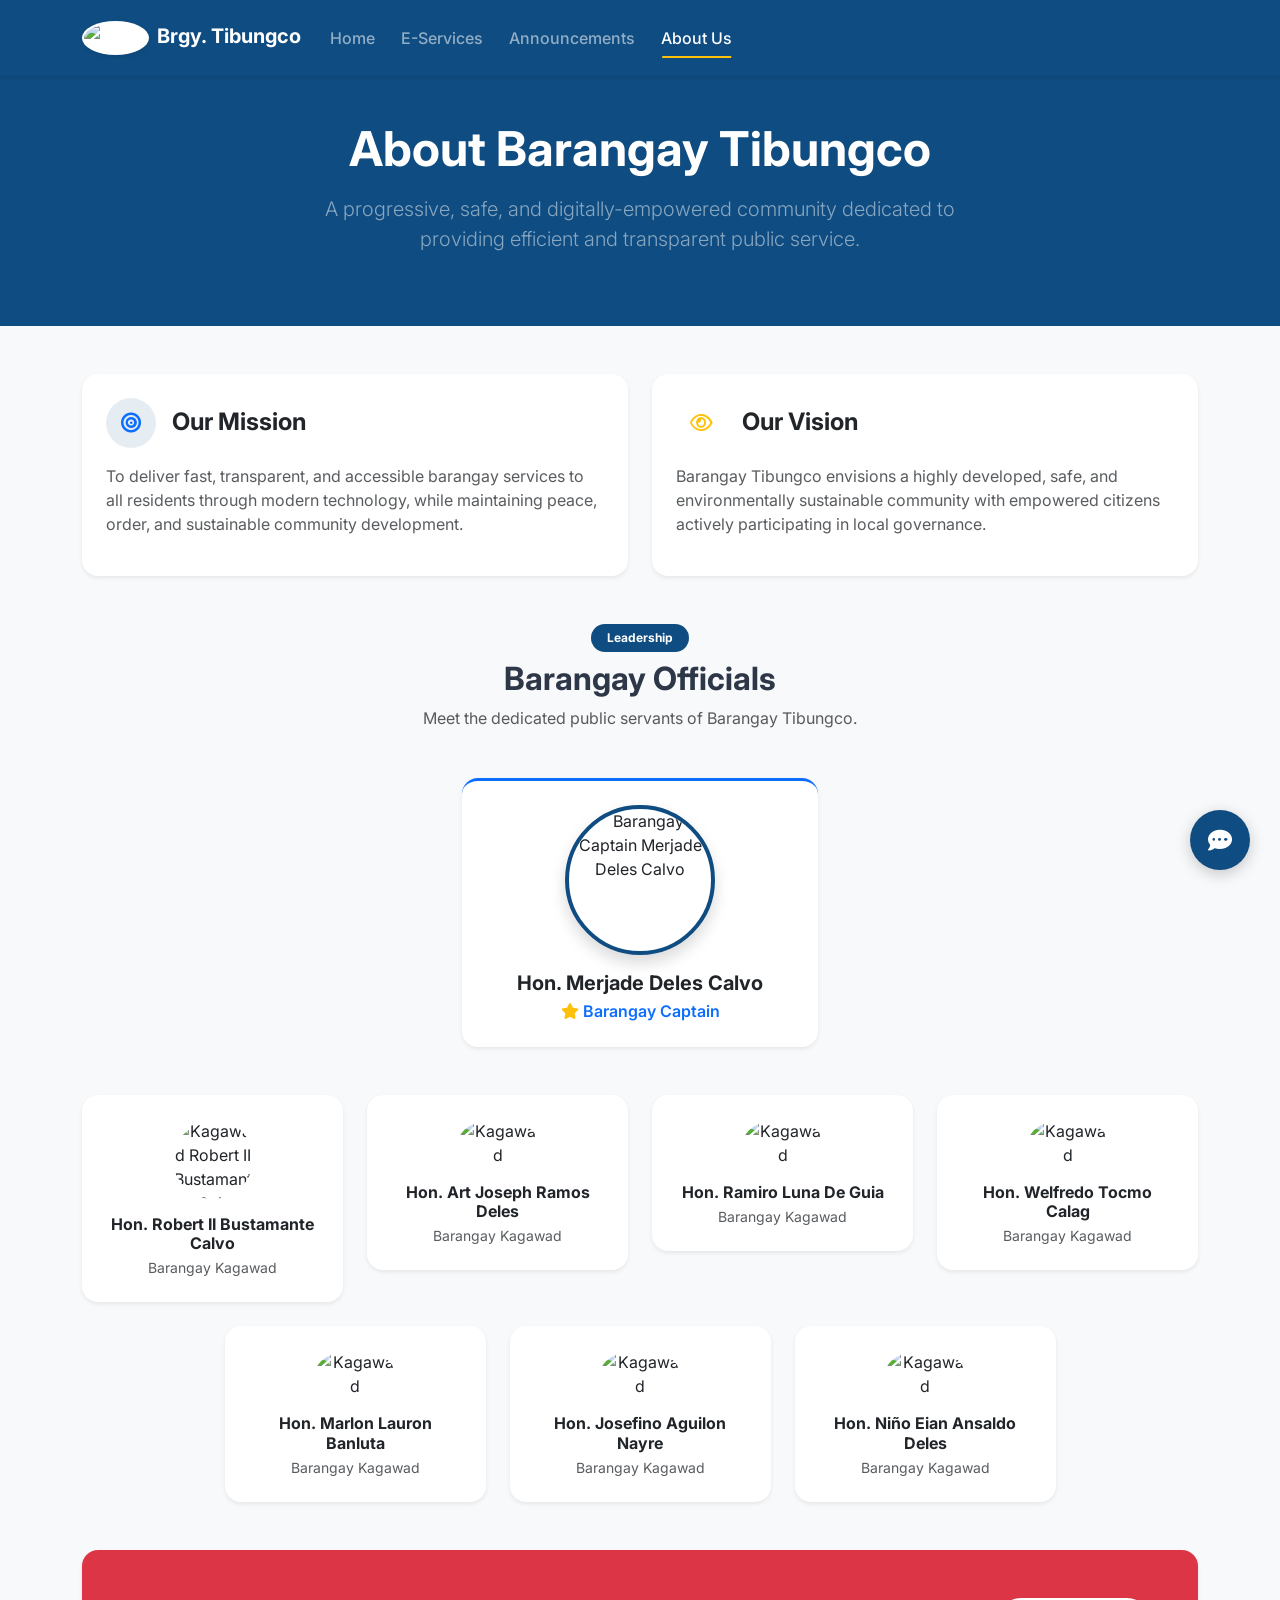
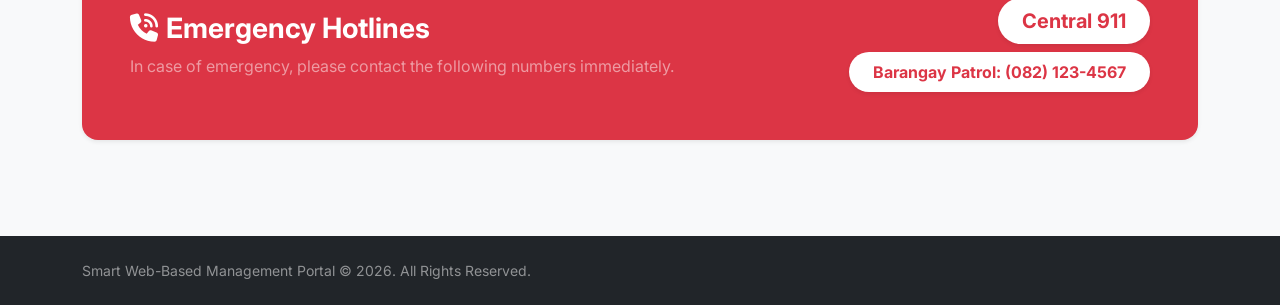
==== about.html @ a8896d0c "Add files via upload" ====
<!DOCTYPE html>
<html lang="en">
<head>
    <meta charset="UTF-8">
    <meta name="viewport" content="width=device-width, initial-scale=1.0">
    <title>About Us - Barangay Tibungco</title>
    <link href="https://cdn.jsdelivr.net/npm/bootstrap@5.3.0/dist/css/bootstrap.min.css" rel="stylesheet">
    <link rel="stylesheet" href="https://cdnjs.cloudflare.com/ajax/libs/font-awesome/6.4.0/css/all.min.css">
    <!-- Supabase JS -->
    <script src="https://cdn.jsdelivr.net/npm/@supabase/supabase-js@2"></script>
    <link rel="stylesheet" href="styles.css">
    <link href="https://fonts.googleapis.com/css2?family=Inter:wght@300;400;500;600;700&display=swap" rel="stylesheet">
</head>
<body class="bg-light">

    <!-- Navbar -->
    <nav class="navbar navbar-expand-lg navbar-dark bg-primary fixed-top shadow-sm">
        <div class="container">
            <a class="navbar-brand fw-bold" href="index.html">
                <img src="images/logo.png" alt="Logo" style="width:40px;height:40px;object-fit:contain;border-radius:50%;background:#fff;padding:2px;" class="me-2 shadow-sm">Brgy. Tibungco
            </a>
            <button class="navbar-toggler" type="button" data-bs-toggle="collapse" data-bs-target="#navbarNav">
                <span class="navbar-toggler-icon"></span>
            </button>
            <div class="collapse navbar-collapse" id="navbarNav">
                <ul class="navbar-nav me-auto fw-medium">
                    <li class="nav-item"><a class="nav-link" href="index.html">Home</a></li>
                    <li class="nav-item"><a class="nav-link" href="services.html">E-Services</a></li>
                    <li class="nav-item"><a class="nav-link" href="announcements.html">Announcements</a></li>
                    <li class="nav-item"><a class="nav-link active" href="about.html">About Us</a></li>
                </ul>
                <div class="ms-lg-3 mt-3 mt-lg-0" id="userMenu">
                    <!-- Populated by app.js -->
                </div>
            </div>
        </div>
    </nav>

    <!-- Header Section -->
    <div class="bg-primary text-white pt-5 pb-5 mt-5 text-center">
        <div class="container mt-4 mb-4">
            <h1 class="fw-bold display-5 mb-3">About Barangay Tibungco</h1>
            <p class="lead text-white-50 mx-auto" style="max-width: 700px;">A progressive, safe, and digitally-empowered community dedicated to providing efficient and transparent public service.</p>
        </div>
    </div>

    <div class="container py-5">
        
        <!-- Mission & Vision -->
        <div class="row g-4 mb-5">
            <div class="col-md-6">
                <div class="card border-0 shadow-sm rounded-4 h-100 bg-white p-4">
                    <div class="d-flex align-items-center mb-3">
                        <div class="icon-circle bg-primary-soft text-primary me-3" style="width: 50px; height: 50px;">
                            <i class="fa-solid fa-bullseye fs-5"></i>
                        </div>
                        <h4 class="fw-bold mb-0">Our Mission</h4>
                    </div>
                    <p class="text-muted">To deliver fast, transparent, and accessible barangay services to all residents through modern technology, while maintaining peace, order, and sustainable community development.</p>
                </div>
            </div>
            <div class="col-md-6">
                <div class="card border-0 shadow-sm rounded-4 h-100 bg-white p-4">
                    <div class="d-flex align-items-center mb-3">
                        <div class="icon-circle bg-warning-soft text-warning me-3" style="width: 50px; height: 50px;">
                            <i class="fa-regular fa-eye fs-5"></i>
                        </div>
                        <h4 class="fw-bold mb-0">Our Vision</h4>
                    </div>
                    <p class="text-muted">Barangay Tibungco envisions a highly developed, safe, and environmentally sustainable community with empowered citizens actively participating in local governance.</p>
                </div>
            </div>
        </div>

        <!-- Officials Directory -->
        <div class="text-center mb-5 mt-5">
            <span class="badge bg-primary text-white mb-2 px-3 py-2 rounded-pill">Leadership</span>
            <h2 class="fw-bold">Barangay Officials</h2>
            <p class="text-muted">Meet the dedicated public servants of Barangay Tibungco.</p>
        </div>

        <!-- Captain -->
        <div class="row justify-content-center mb-5">
            <div class="col-md-4">
                <div class="card border-0 shadow-sm rounded-4 text-center p-4 border-top border-primary border-3">
                    <img src="images/captain.jpg" alt="Barangay Captain Merjade Deles Calvo" class="rounded-circle mx-auto mb-3 shadow" style="width: 150px; height: 150px; object-fit: cover; object-position: top; border: 4px solid #0f4c81;">
                    <h5 class="fw-bold mb-1">Hon. Merjade Deles Calvo</h5>
                    <p class="text-primary fw-semibold mb-0"><i class="fa-solid fa-star text-warning me-1"></i>Barangay Captain</p>
                </div>
            </div>
        </div>

        <!-- Kagawads -->
        <div class="row g-4 mb-5 justify-content-center">
            <div class="col-md-3 col-sm-6">
                <div class="card border-0 shadow-sm rounded-4 text-center p-4">
                    <img src="images/robert.jpg" alt="Kagawad Robert II Bustamante Calvo" class="rounded-circle mx-auto mb-3" style="width: 80px; height: 80px; object-fit: cover; object-position: top;">
                    <h6 class="fw-bold mb-1">Hon. Robert II Bustamante Calvo</h6>
                    <small class="text-muted">Barangay Kagawad</small>
                </div>
            </div>
            <div class="col-md-3 col-sm-6">
                <div class="card border-0 shadow-sm rounded-4 text-center p-4">
                    <img src="https://ui-avatars.com/api/?name=Art+Deles&background=1b64a5&color=fff&size=80" alt="Kagawad" class="rounded-circle mx-auto mb-3" style="width: 80px;">
                    <h6 class="fw-bold mb-1">Hon. Art Joseph Ramos Deles</h6>
                    <small class="text-muted">Barangay Kagawad</small>
                </div>
            </div>
            <div class="col-md-3 col-sm-6">
                <div class="card border-0 shadow-sm rounded-4 text-center p-4">
                    <img src="https://ui-avatars.com/api/?name=Ramiro+De+Guia&background=1b64a5&color=fff&size=80" alt="Kagawad" class="rounded-circle mx-auto mb-3" style="width: 80px;">
                    <h6 class="fw-bold mb-1">Hon. Ramiro Luna De Guia</h6>
                    <small class="text-muted">Barangay Kagawad</small>
                </div>
            </div>
            <div class="col-md-3 col-sm-6">
                <div class="card border-0 shadow-sm rounded-4 text-center p-4">
                    <img src="https://ui-avatars.com/api/?name=Welfredo+Calag&background=1b64a5&color=fff&size=80" alt="Kagawad" class="rounded-circle mx-auto mb-3" style="width: 80px;">
                    <h6 class="fw-bold mb-1">Hon. Welfredo Tocmo Calag</h6>
                    <small class="text-muted">Barangay Kagawad</small>
                </div>
            </div>
            <div class="col-md-3 col-sm-6">
                <div class="card border-0 shadow-sm rounded-4 text-center p-4">
                    <img src="https://ui-avatars.com/api/?name=Marlon+Banluta&background=1b64a5&color=fff&size=80" alt="Kagawad" class="rounded-circle mx-auto mb-3" style="width: 80px;">
                    <h6 class="fw-bold mb-1">Hon. Marlon Lauron Banluta</h6>
                    <small class="text-muted">Barangay Kagawad</small>
                </div>
            </div>
            <div class="col-md-3 col-sm-6">
                <div class="card border-0 shadow-sm rounded-4 text-center p-4">
                    <img src="https://ui-avatars.com/api/?name=Josefino+Nayre&background=1b64a5&color=fff&size=80" alt="Kagawad" class="rounded-circle mx-auto mb-3" style="width: 80px;">
                    <h6 class="fw-bold mb-1">Hon. Josefino Aguilon Nayre</h6>
                    <small class="text-muted">Barangay Kagawad</small>
                </div>
            </div>
            <div class="col-md-3 col-sm-6">
                <div class="card border-0 shadow-sm rounded-4 text-center p-4">
                    <img src="https://ui-avatars.com/api/?name=Nino+Deles&background=1b64a5&color=fff&size=80" alt="Kagawad" class="rounded-circle mx-auto mb-3" style="width: 80px;">
                    <h6 class="fw-bold mb-1">Hon. Niño Eian Ansaldo Deles</h6>
                    <small class="text-muted">Barangay Kagawad</small>
                </div>
            </div>
        </div>


        <!-- Emergency Contacts -->
        <div class="card border-0 shadow-sm rounded-4 bg-danger text-white p-4 p-md-5 mt-5">
            <div class="row align-items-center text-center text-md-start">
                <div class="col-md-8 mb-4 mb-md-0">
                    <h3 class="fw-bold mb-2"><i class="fa-solid fa-phone-volume me-2"></i>Emergency Hotlines</h3>
                    <p class="mb-0 text-white-50">In case of emergency, please contact the following numbers immediately.</p>
                </div>
                <div class="col-md-4 text-md-end">
                    <div class="bg-white text-danger fw-bold py-2 px-4 rounded-pill d-inline-block mb-2 shadow-sm fs-5">
                        Central 911
                    </div>
                    <br>
                    <div class="bg-white text-danger fw-bold py-2 px-4 rounded-pill d-inline-block shadow-sm">
                        Barangay Patrol: (082) 123-4567
                    </div>
                </div>
            </div>
        </div>

    </div>

    <!-- Footer -->
    <footer class="bg-dark text-white py-4 mt-5">
        <div class="container text-center text-md-start">
            <p class="text-white-50 mb-0 small">Smart Web-Based Management Portal &copy; 2026. All Rights Reserved.</p>
        </div>
    </footer>

    <script src="https://cdn.jsdelivr.net/npm/bootstrap@5.3.0/dist/js/bootstrap.bundle.min.js"></script>
    <script src="app.js"></script>
    <script src="chatbot.js"></script>
</body>
</html>
---- styles.css ----
/* Custom CSS for Barangay Tibungco Portal */

:root {
    --primary-color: #0f4c81; /* Deep Trust Blue */
    --primary-light: #1b64a5;
    --accent-color: #ffc107; /* Warning/Gold */
    --text-dark: #2d3748;
    --text-muted: #718096;
    --bg-light: #f7fafc;
}

body {
    font-family: 'Inter', sans-serif;
    color: var(--text-dark);
    background-color: var(--bg-light);
    display: flex;
    flex-direction: column;
    min-height: 100vh;
}

/* Navbar */
.bg-primary {
    background-color: var(--primary-color) !important;
}
.navbar {
    padding-top: 1rem;
    padding-bottom: 1rem;
    transition: all 0.3s ease;
}
.navbar-brand span {
    line-height: 1.1;
}
.nav-link {
    font-weight: 500;
    margin: 0 5px;
    position: relative;
}
.nav-link::after {
    content: '';
    position: absolute;
    width: 0;
    height: 2px;
    bottom: 0;
    left: 50%;
    background-color: var(--accent-color);
    transition: all 0.3s ease;
    transform: translateX(-50%);
}
.nav-link:hover::after, .nav-link.active::after {
    width: 80%;
}

/* Hero Section */
.hero-section {
    background: linear-gradient(135deg, var(--primary-color) 0%, #0a3356 100%);
    min-height: 85vh;
    padding-top: 80px;
    position: relative;
    overflow: hidden;
}
.hero-section::before {
    content: '';
    position: absolute;
    top: 0; left: 0;
    width: 100%; height: 100%;
    background: url('data:image/svg+xml;utf8,<svg opacity="0.05" xmlns="http://www.w3.org/2000/svg" viewBox="0 0 100 100"><circle cx="50" cy="50" r="40" stroke="%23ffffff" stroke-width="2" fill="none"/></svg>') repeat;
    background-size: 100px 100px;
    z-index: 0;
}
.hero-overlay { display: none; }
.hero-content {
    position: relative;
    z-index: 1;
}
.hero-cards {
    position: relative;
    z-index: 1;
    max-width: 320px;
}


/* Glassmorphism effects */
.backdrop-blur {
    backdrop-filter: blur(10px);
    -webkit-backdrop-filter: blur(10px);
    border: 1px solid rgba(255, 255, 255, 0.1);
}

/* Services Cards */
.service-card {
    border-radius: 1rem;
    transition: transform 0.3s ease, box-shadow 0.3s ease;
}
.service-card:hover {
    transform: translateY(-5px);
    box-shadow: 0 1rem 3rem rgba(0,0,0,.1) !important;
}
.icon-circle {
    width: 80px;
    height: 80px;
    border-radius: 50%;
    display: flex;
    align-items: center;
    justify-content: center;
}
.bg-primary-soft { background-color: rgba(15, 76, 129, 0.1); }
.bg-danger-soft { background-color: rgba(220, 53, 69, 0.1); }
.bg-success-soft { background-color: rgba(25, 135, 84, 0.1); }

/* Buttons */
.btn-primary {
    background-color: var(--primary-color);
    border-color: var(--primary-color);
}
.btn-primary:hover {
    background-color: var(--primary-light);
    border-color: var(--primary-light);
}

/* Form Styling */
.form-control:focus, .form-select:focus {
    border-color: var(--primary-light);
    box-shadow: 0 0 0 0.25rem rgba(15, 76, 129, 0.25);
}

/* Auth Cards */
.auth-card {
    border-radius: 1rem;
    overflow: hidden;
    box-shadow: 0 0.5rem 1.5rem rgba(0, 0, 0, 0.1);
    border: none;
}
.auth-header {
    background: var(--primary-color);
    color: white;
    padding: 2rem;
    text-align: center;
}

/* Watermark Logo Background */
.watermark-bg {
    position: relative;
}
.watermark-bg::after {
    content: "";
    background-image: url('images/logo.png');
    background-repeat: no-repeat;
    background-position: center;
    background-size: 500px;
    opacity: 0.05; /* Faint blend */
    top: 50%;
    left: 50%;
    transform: translate(-50%, -50%);
    width: 100%;
    height: 100%;
    position: fixed;
    pointer-events: none;
    z-index: -1;
}
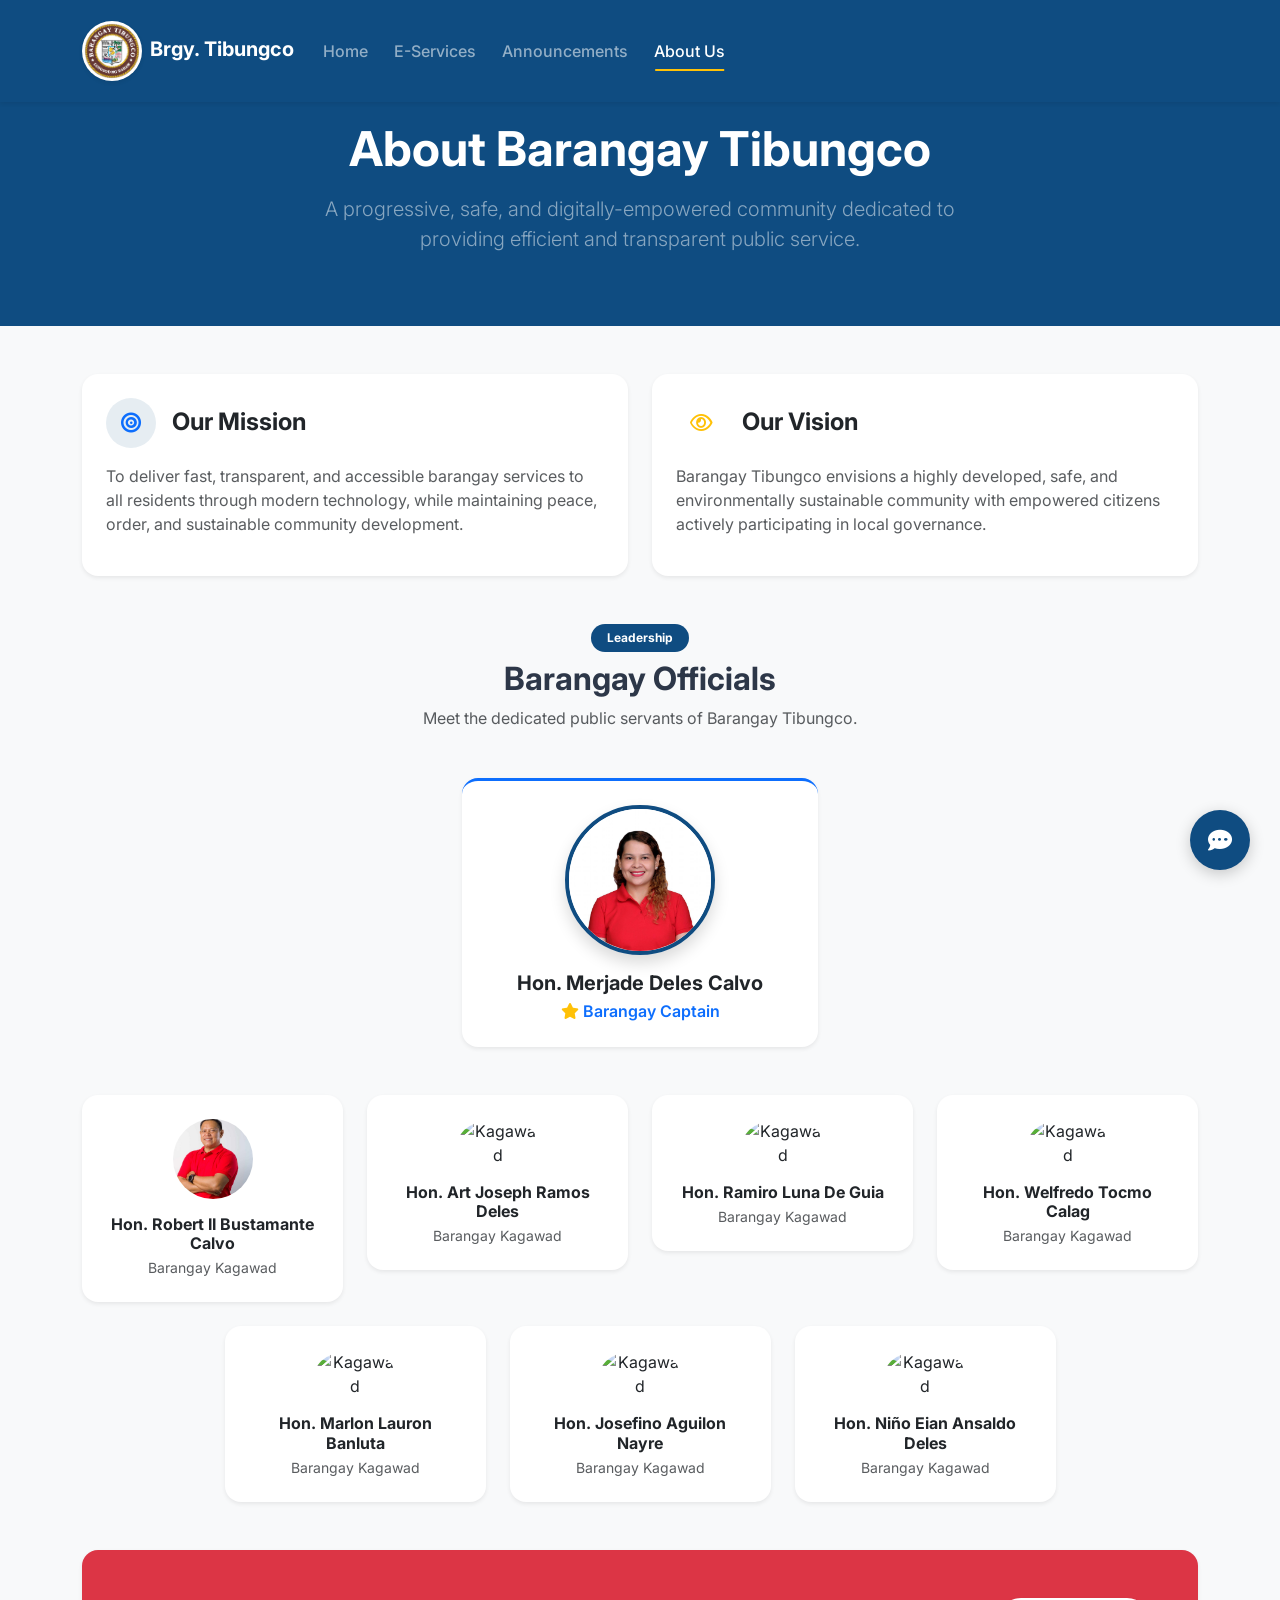
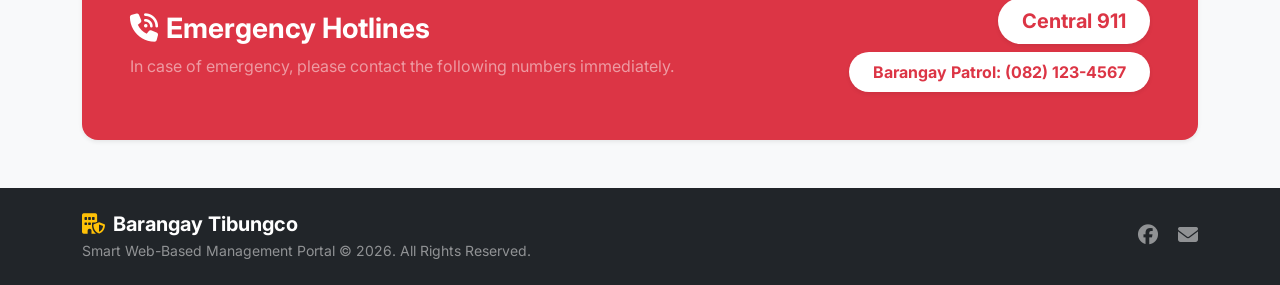
==== commit 77792557: "Add files via upload" ====
--- a/about.html
+++ b/about.html
@@ -17,7 +17,7 @@
     <nav class="navbar navbar-expand-lg navbar-dark bg-primary fixed-top shadow-sm">
         <div class="container">
             <a class="navbar-brand fw-bold" href="index.html">
-                <img src="images/logo.png" alt="Logo" style="width:40px;height:40px;object-fit:contain;border-radius:50%;background:#fff;padding:2px;" class="me-2 shadow-sm">Brgy. Tibungco
+                <img src="images/logo.png" alt="Logo" style="width:60px;height:60px;object-fit:contain;border-radius:50%;background:#fff;padding:2px;" class="me-2 shadow-sm">Brgy. Tibungco
             </a>
             <button class="navbar-toggler" type="button" data-bs-toggle="collapse" data-bs-target="#navbarNav">
                 <span class="navbar-toggler-icon"></span>
@@ -166,9 +166,18 @@
     </div>
 
     <!-- Footer -->
-    <footer class="bg-dark text-white py-4 mt-5">
+    <footer class="bg-dark text-white py-4 mt-auto">
         <div class="container text-center text-md-start">
-            <p class="text-white-50 mb-0 small">Smart Web-Based Management Portal &copy; 2026. All Rights Reserved.</p>
+            <div class="row align-items-center">
+                <div class="col-md-6 mb-3 mb-md-0">
+                    <h5 class="fw-bold mb-1"><i class="fa-solid fa-building-shield text-warning me-2"></i>Barangay Tibungco</h5>
+                    <p class="text-white-50 mb-0 small">Smart Web-Based Management Portal &copy; 2026. All Rights Reserved.</p>
+                </div>
+                <div class="col-md-6 text-md-end">
+                    <a href="https://www.facebook.com/profile.php?id=100069272167088" target="_blank" class="text-white-50 me-3"><i class="fa-brands fa-facebook fs-5"></i></a>
+                    <a href="mailto:barangaytibungco@gmail.com" class="text-white-50"><i class="fa-solid fa-envelope fs-5"></i></a>
+                </div>
+            </div>
         </div>
     </footer>
 
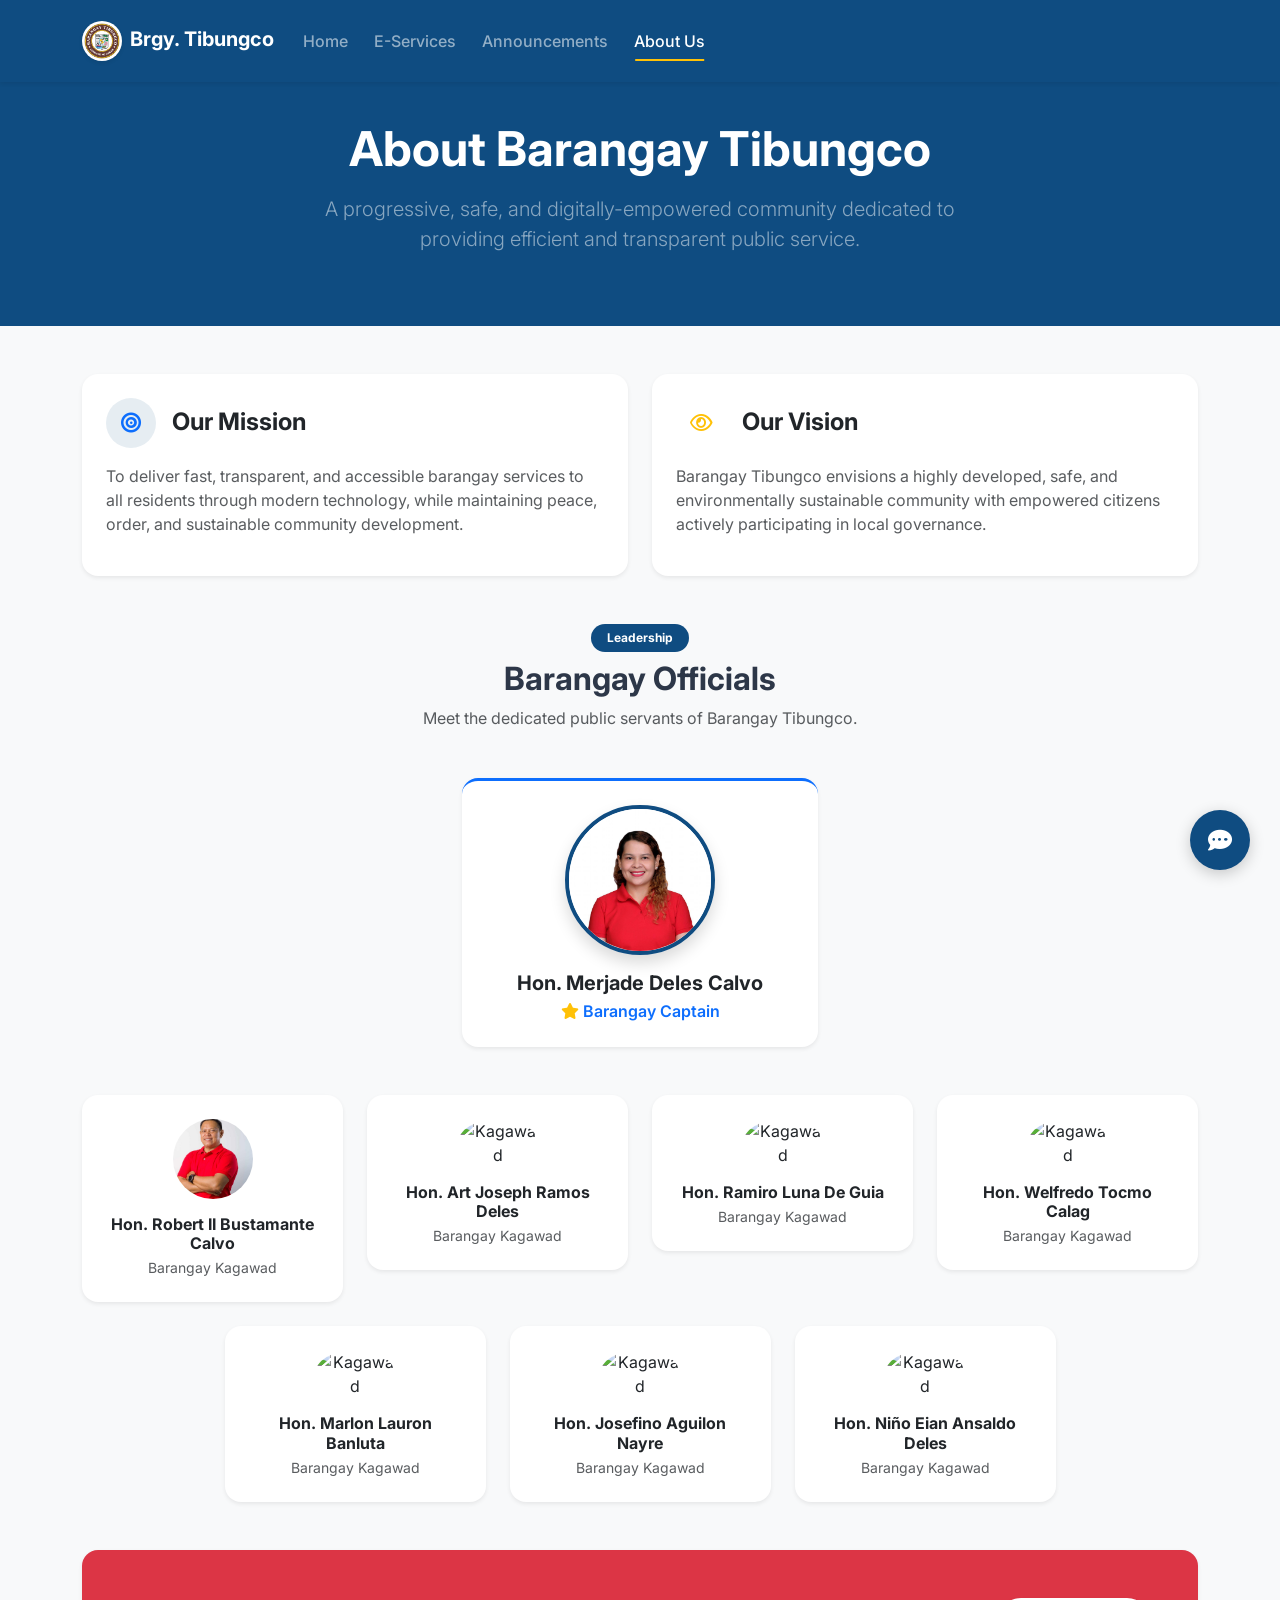
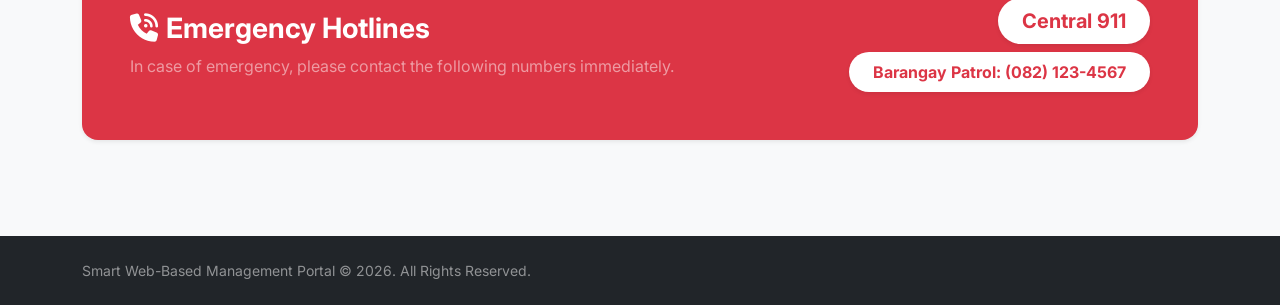
==== commit 362b12bc: "Add files via upload" ====
--- a/about.html
+++ b/about.html
@@ -17,7 +17,7 @@
     <nav class="navbar navbar-expand-lg navbar-dark bg-primary fixed-top shadow-sm">
         <div class="container">
             <a class="navbar-brand fw-bold" href="index.html">
-                <img src="images/logo.png" alt="Logo" style="width:60px;height:60px;object-fit:contain;border-radius:50%;background:#fff;padding:2px;" class="me-2 shadow-sm">Brgy. Tibungco
+                <img src="images/logo.png" alt="Logo" style="width:40px;height:40px;object-fit:contain;border-radius:50%;background:#fff;padding:2px;" class="me-2 shadow-sm">Brgy. Tibungco
             </a>
             <button class="navbar-toggler" type="button" data-bs-toggle="collapse" data-bs-target="#navbarNav">
                 <span class="navbar-toggler-icon"></span>
@@ -166,18 +166,9 @@
     </div>
 
     <!-- Footer -->
-    <footer class="bg-dark text-white py-4 mt-auto">
+    <footer class="bg-dark text-white py-4 mt-5">
         <div class="container text-center text-md-start">
-            <div class="row align-items-center">
-                <div class="col-md-6 mb-3 mb-md-0">
-                    <h5 class="fw-bold mb-1"><i class="fa-solid fa-building-shield text-warning me-2"></i>Barangay Tibungco</h5>
-                    <p class="text-white-50 mb-0 small">Smart Web-Based Management Portal &copy; 2026. All Rights Reserved.</p>
-                </div>
-                <div class="col-md-6 text-md-end">
-                    <a href="https://www.facebook.com/profile.php?id=100069272167088" target="_blank" class="text-white-50 me-3"><i class="fa-brands fa-facebook fs-5"></i></a>
-                    <a href="mailto:barangaytibungco@gmail.com" class="text-white-50"><i class="fa-solid fa-envelope fs-5"></i></a>
-                </div>
-            </div>
+            <p class="text-white-50 mb-0 small">Smart Web-Based Management Portal &copy; 2026. All Rights Reserved.</p>
         </div>
     </footer>
 
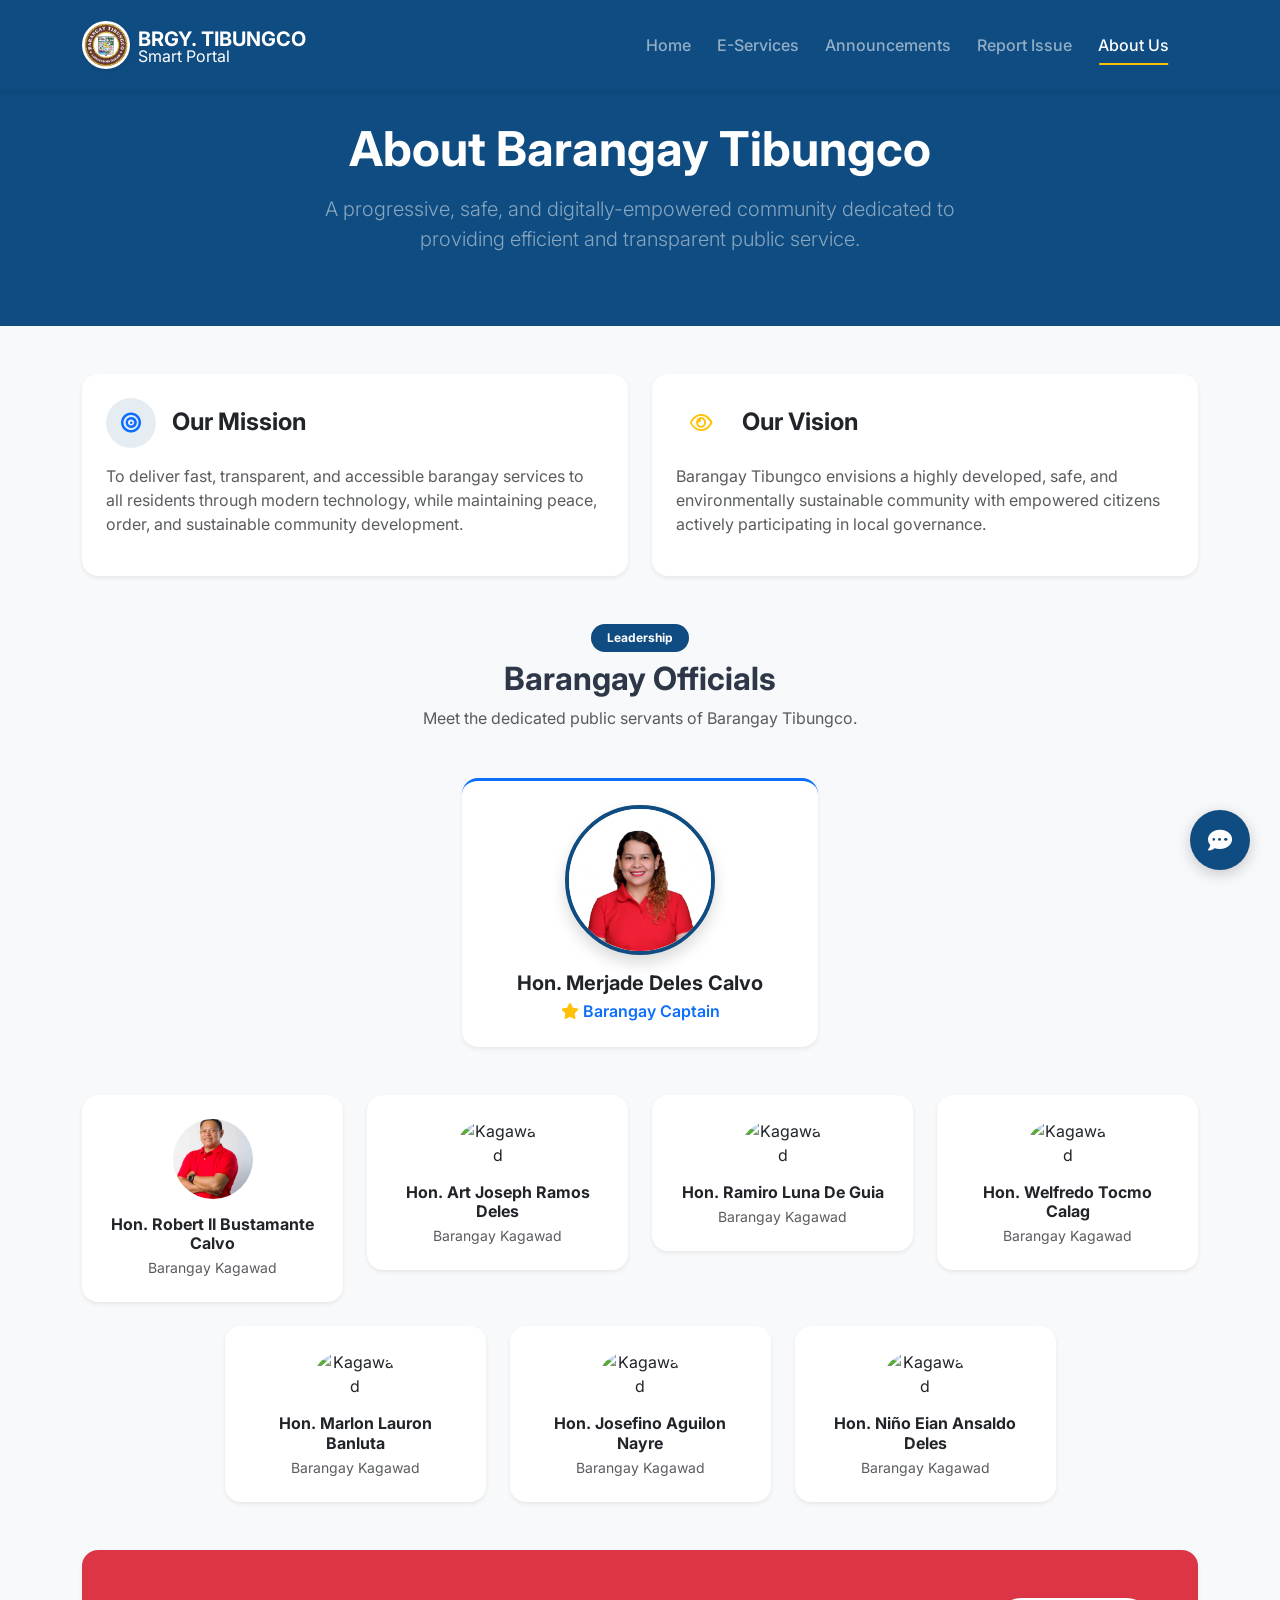
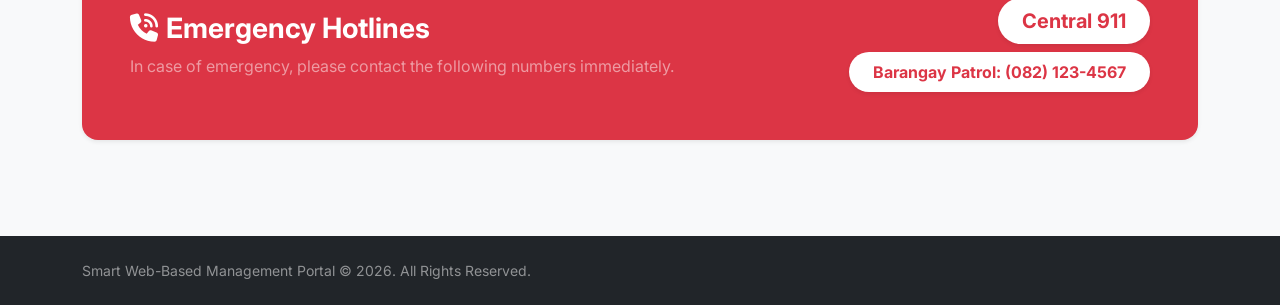
==== commit 453d6e65: "Add files via upload" ====
--- a/about.html
+++ b/about.html
@@ -16,17 +16,19 @@
     <!-- Navbar -->
     <nav class="navbar navbar-expand-lg navbar-dark bg-primary fixed-top shadow-sm">
         <div class="container">
-            <a class="navbar-brand fw-bold" href="index.html">
-                <img src="images/logo.png" alt="Logo" style="width:40px;height:40px;object-fit:contain;border-radius:50%;background:#fff;padding:2px;" class="me-2 shadow-sm">Brgy. Tibungco
+            <a class="navbar-brand fw-bold d-flex align-items-center" href="index.html">
+                <img src="images/logo.png" alt="Brgy. Tibungco Logo" style="width:48px; height:48px; object-fit:contain; border-radius:50%; background:#fff; padding:2px;" class="me-2 shadow-sm">
+                <span>BRGY. TIBUNGCO<br><small class="fs-6 fw-normal d-block" style="line-height:0.8;">Smart Portal</small></span>
             </a>
             <button class="navbar-toggler" type="button" data-bs-toggle="collapse" data-bs-target="#navbarNav">
                 <span class="navbar-toggler-icon"></span>
             </button>
             <div class="collapse navbar-collapse" id="navbarNav">
-                <ul class="navbar-nav me-auto fw-medium">
+                <ul class="navbar-nav ms-auto fw-medium">
                     <li class="nav-item"><a class="nav-link" href="index.html">Home</a></li>
                     <li class="nav-item"><a class="nav-link" href="services.html">E-Services</a></li>
                     <li class="nav-item"><a class="nav-link" href="announcements.html">Announcements</a></li>
+                    <li class="nav-item"><a class="nav-link" href="complaints.html">Report Issue</a></li>
                     <li class="nav-item"><a class="nav-link active" href="about.html">About Us</a></li>
                 </ul>
                 <div class="ms-lg-3 mt-3 mt-lg-0" id="userMenu">
